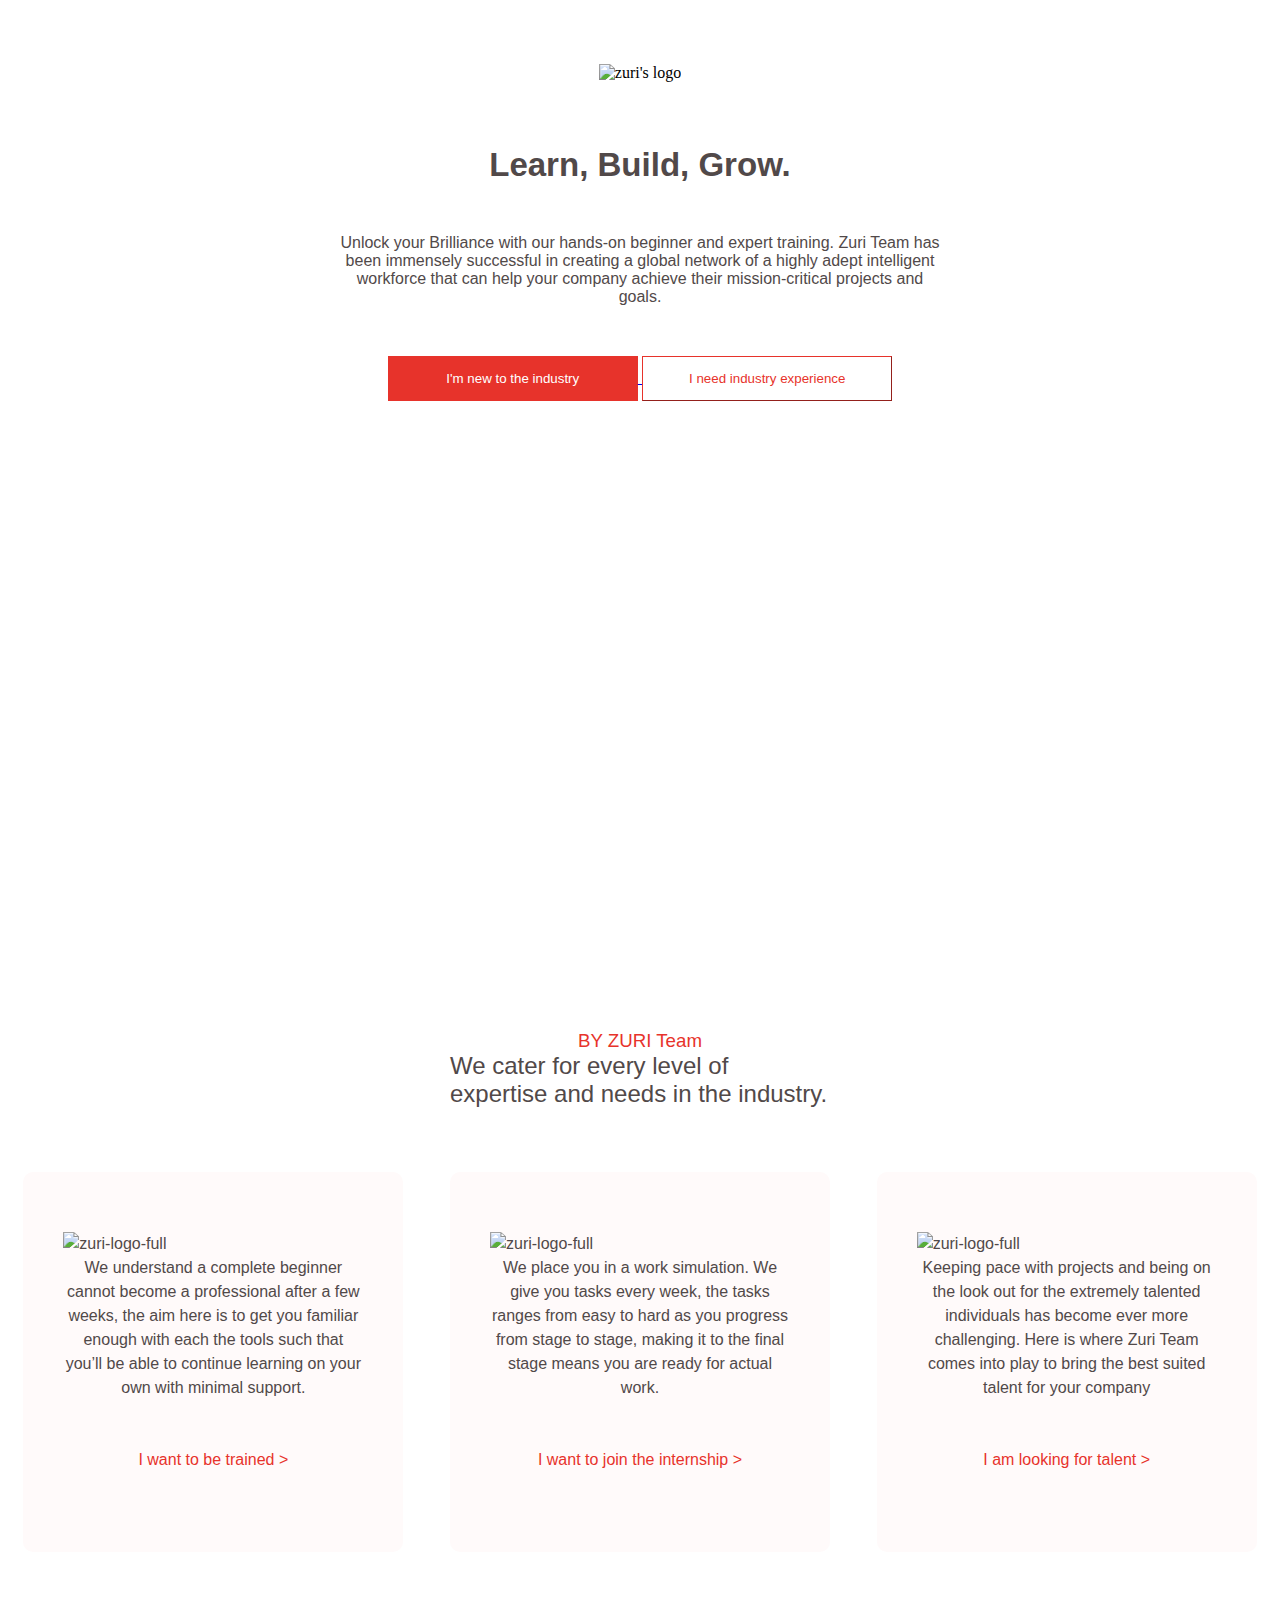
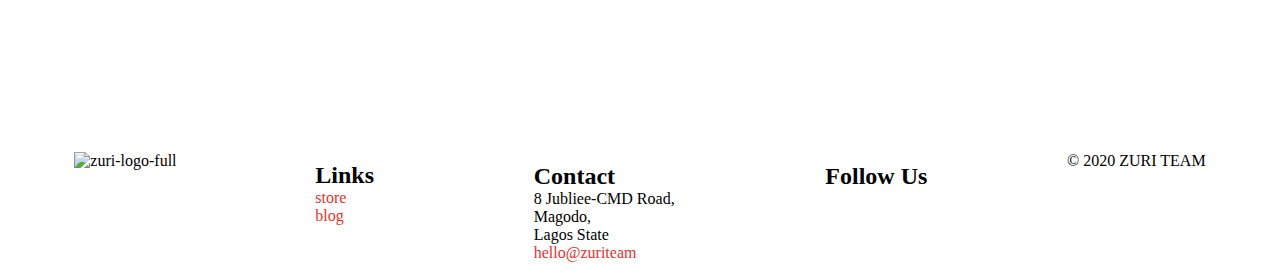
==== index.html @ 2c30f08e "first commit" ====
<!DOCTYPE html>
<html lang="en">
  <head>
    <meta charset="UTF-8" />
    <meta http-equiv="X-UA-Compatible" content="IE=edge" />
    <meta name="viewport" content="width=device-width, initial-scale=1.0" />
    <title>zuri team</title>
    <link rel="stylesheet" href="gen.css" />
  </head>
  <body>
    <section class="sec1">
      <div id="home">
        <img src="https://zuri.team/img/zuri-logo-full.svg" alt="zuri's logo" />
      </div>
      <div id="motto">
        <h2>Learn, Build, Grow.</h2>
      </div>
      <p id="about">
        Unlock your Brilliance with our hands-on beginner and expert training.
        Zuri Team has been immensely successful in creating a global network of
        a highly adept intelligent workforce that can help your company achieve
        their mission-critical projects and goals.
      </p>
      <div class="fancy">
        <a href="/ingressive.html">
          <input type="button" class="btn1" value="I'm new to the industry" />
        </a>
      
        <a href="/zuritalent.html">
          <input type="button" class="btn2" value="I need industry experience">
        </a>
    
      </div>
      </section>
    
    <section>
      <div id="heading2">
        <h3 class="zut">BY ZURI Team</h2>
        <h2 class="zuri">We cater for every level of expertise and needs in the industry.</h3>
      </div>
      <div class="row">
      <div class="col">
        <img src="https://zuri.team/img/zuri-training-img.svg"
        alt="zuri-logo-full">
      <p>We understand a complete beginner cannot become a professional after a few weeks, the aim here is to get you familiar enough with each the tools such that you’ll be able to continue learning on your own with minimal support.</p>
      <p><br> <br>
        <a href="#" class="link">I want to be trained ></a>
      </p>
    </div>
      <div class="col">
        <img src="https://zuri.team/img/zuri-training-img.svg"
        alt="zuri-logo-full">
        <p>We place you in a work simulation. We give you tasks every week, the tasks ranges from easy to hard as you progress from stage to stage, making it to the final stage means you are ready for actual work.</p>
        <p><br><br>
          <a href="#" class="link">I want to join the internship ></a>
        </p>
      </div>
      <div class="col">
        <img src="https://zuri.team/img/zuri-training-img.svg"
        alt="zuri-logo-full">
        <p>Keeping pace with projects and being on the look out for the extremely talented individuals has become ever more challenging. Here is where Zuri Team comes into play to bring the best suited talent for your company</p>
        <p><br><br>
          <a href="#" class="link">I am looking for talent ></a>
        </p>
      </div>
    </div>
    </section>
    <footer>
        <img id="images" src="https://zuri.team/img/zuri-training-img.svg"
        alt="zuri-logo-full">
      
        <div class="footer1">
          <h2>Links</h2>
          <a href="">store</a>
          <a href="">blog</a>
        </div>
        <div class="footer2">
          <h2>Contact</h2>
          <p>8 Jubliee-CMD Road,<br>Magodo,<br>
            Lagos State</p>
          <a href="#">hello@zuriteam</a>
        </div>
        <div class="footer3">
          <h2>Follow Us</h2>
         </div> 
        <div class="text">
          <p>© 2020 ZURI TEAM</p>
        </div>
    </footer>
    
  </body>
</html>
---- gen.css ----
/* body {
  background-image: url(https://zuri.team/img/hero-bg.svg);
} */
*{
    margin: 0;
    padding: 0;
}

.sec1{
    height: 110vh ;
    background-image: url(https://zuri.team/img/hero-bg.svg);
}

#home {
  display: flex;
  justify-content: center;
  padding-top: 5%;
}
#motto {
  display: flex;
  justify-content: center;
  margin-top: 5%;
  font-family: -apple-system, BlinkMacSystemFont, "Segoe UI", Roboto,
    "Helvetica Neue", Arial, "Noto Sans", sans-serif, "Apple Color Emoji",
    "Segoe UI Emoji", "Segoe UI Symbol", "Noto Color Emoji";
  font-size: 3ex;
  color: #514949;
}
#about {
  font-family: -apple-system, BlinkMacSystemFont, "Segoe UI", Roboto,
    "Helvetica Neue", Arial, "Noto Sans", sans-serif, "Apple Color Emoji",
    "Segoe UI Emoji", "Segoe UI Symbol", "Noto Color Emoji";
  color: #514949;
  margin-bottom: 20px;
  padding: 50px;
  width: 600px;
  text-align: center;
  margin: 0 auto;
  font-weight: 500;
}
.fancy {
  text-align: center;
  font-family: Averta, sans-serif;
}

.btn1 {
  width: 250px;
  height: 45px;
  background-color: #e7332b;
  border-color: #e7332b;
  color: #fff;
  border: none;
}

.btn2 {
  width: 250px;
  height: 45px;
  background-color: #fff;
  border-color: #e7332b;
  border-width: 1px;
  color: #e7332b;
}
#heading2 {
 margin-top: 40px;
}
.zut {
  color: #e7332b;
  display: flex;
  justify-content: center;
  font-family: Averta, sans-serif;
  font-weight: 200;
}
.zuri {
  color: #514949;
  display: flex;
  justify-content: center;
  width: 380px;
  margin: 0 auto;
  font-family: Averta, sans-serif;
  font-weight: 200;
}
.row{
    margin-top: 5%;
    display: flex;
    justify-content: space-around;
    
  }
  .col{
    background: #fffafa;
    border-radius: 10px;
    padding: 60px 40px 80px 40px;
    box-sizing: border-box;
    font-stretch: expanded;
    color: #514949;
    font-family: -apple-system,BlinkMacSystemFont,"Segoe UI",Roboto,"Helvetica Neue",Arial,"Noto Sans",sans-serif,"Apple Color Emoji","Segoe UI Emoji","Segoe UI Symbol","Noto Color Emoji";;
    line-height: 1.5;
  } 

  .col p{
    text-align: center;
    width: 300px;
    
  }
  .link{
    color: #e7332b;
    text-decoration-line: none;
  }

  footer{
    display: flex;
    justify-content: space-around;
    align-content: center;
    margin: 200px 10px 0 10px;
  }
  
  .footer1{
margin: 10px;
margin-right: 20px;
  }
  .footer2{
margin: 11px;
  }
  .footer3{
margin: 11px;
  }
  .footer1 a{
    text-decoration: none;
    display:block;
    color: #e7332b;
  }
  .footer2 a{
    text-decoration: none;
    color:#e7332b;
  }


         /* zuri.styling */
    #style{
        background-color: rgb(245, 240, 240);
    }
.whiteb{
    background-color: rgb(245, 240, 240);
}
header{
    display: flex;
}
.vision p{
    font-family: Averta, sans-serif;
    max-width: 450px;
    margin-right: 350px;
    
}

  .menu-list{
    display: flex;
    list-style: none;
    margin-left: 350px;
    font-size: 20px;
    padding: 20px;
  }
  .menu {
    margin-left: 50px;
    text-decoration: none;
    color: #514949;
  }
  #log{
    margin-left: 100px;
  }
  .img1{
    display:flex;
    justify-content: right;
    margin-top: 50px;
  }
  .yline{
    color:#e7332b;
  }
  .v{
    margin-top: 100px;
    font-family: Averta, sans-serif;
    margin-left: 100px;
    font-size: 40px;
  }
  .guy{
    margin-right: 100px;
    max-height: 375px;
  }
  .pi{
    font-family: Averta, sans-serif;
    margin-top: 30px;
    color: #585858;
    opacity: 0.9;
    font-size: 19px;
    margin-left: 100px;
  }
.link3{
text-decoration: none;
}
.button{
    margin-left: 100px;
    font-family: Averta, sans-serif;
    margin-bottom: 150px;
    margin-top: 32px;
    
}
.link2{
    width: 180px;
  height: 40px;
  background-color: #e7332b;
  border-color: #e7332b;
  color: #fff;
  border: none;
  font-size: 17px;
  margin-right: 5px;
 border-bottom-right-radius: 10px; 
}
.link24{
    width: 200px;
    height: 40px;
    background-color: #585858;
    padding: 11px 50px;
    color: #ffffff;
    border: none;
    font-size: 17px; 
    margin-left: 5px;
    border-bottom-right-radius: 10px;
}

.p-image {
    display:flex;   
    background-image: url(https://talent.zuri.team/static/media/bgsection2.063bd869082548bafa74.png);
}

.thousand{
    color: #e7332b;
    text-decoration: none;
    font-family: Averta, sans-serif;
}

.red{
    color: rgb(231, 51, 43);
    text-decoration: none;
    font-family: Averta, sans-serif;
}
.bk{
    margin-top: 100px;
    margin-left: 90px;
    max-width: 450px;
    line-height: 1.4;
    font-weight: 00;
    font-family: Averta, sans-serif;
}
.bitmoji{
    margin-left: 350px;
    margin-top: 80px;
}
.bg{
    font-family: Graphik!;
    font-size: 20px;
    font-weight: 600;
    font-style: normal!important;
}
.bq{
color: #585858;
font-size: 20px;
}
.we{
    font-family: Averta, sans-serif;
    font-size: 40px;
}
.r{
    font-family: Averta, sans-serif;
    font-size: 40px;
    max-width: 400px;
    margin-top: 80px;
    margin-left: 90px;
}  
#icons{
    max-width: 1080px;
    
    
}
.icon09{
    display: flex;
    justify-content: center;
    list-style: none;
    
    
}
.icon1{
    padding: 20px;
    font-family: Averta, sans-serif;
    color: #585858;
    font-size: 17px;
    /* background-color:; */
    
    /* border-style: ridge;
    border-color: rgb(249, 244, 244);
    border-width: 1px; */    
}
#git{
    max-width: 1080px;
}
.wotw{
    font-family: Averta, sans-serif;
    font-size: 40px;
    margin-top: 30px;
    max-width: 1000px; 
    margin-left: 90px;
}
.git09{
    display: flex;
    justify-content: center;
    list-style: none;
}
.git1{
    padding: 20px;
    font-family: Averta, sans-serif;
    color: #585858;
    font-size: 17px; 
}
.row{
    margin-top: 5%;
    display: flex;
    
  }
  .about-col{
    flex-basis: 31%;
    background-color: #fff;
    border-radius: 10px;
    margin-bottom: 5%;
    padding: 20px 25px;
    box-sizing: border-box;
    letter-spacing: 0.00938em;
    color: #787878;
    padding: 15px;
    font-family: Averta, sans-serif;
    font-size: 17px;
    
  } 
.grid2{
    background-color: #fff8E5;
}
.flex1{
    display: flex;
    justify-content: space-around;
    max-width: 1400px;
    height: 350px;
    margin-left: 50px;
    margin-right: 50px;

}
.flex2{
    display: flex;
    justify-content: space-around;
    max-width: 1000px;
    height: 350px;
    margin-left: 50px;
      
}
.img9{
    margin-left: 100px;
    margin-top: 40px;
}
.grid2 p{
    letter-spacing: 0.00938em;
    margin-left: 15px; 
    margin-top: 15px; 
    
}
.ten{
    margin-left: 200px;
}
.one{
    margin-right: 100px;
}
.hands{
    font-family: Averta, sans-serif;
    font-size: 40px;
    margin-top: 50px;
    margin-left: 90px;
    text-align: center;
}
.mutton{
    margin-left: 400px;
    font-family: Averta, sans-serif;
    margin-bottom: 150px;
    margin-top: 32px;
}
.bobo{
    margin-bottom: 100px;
}
#google{
background-color: black;
}
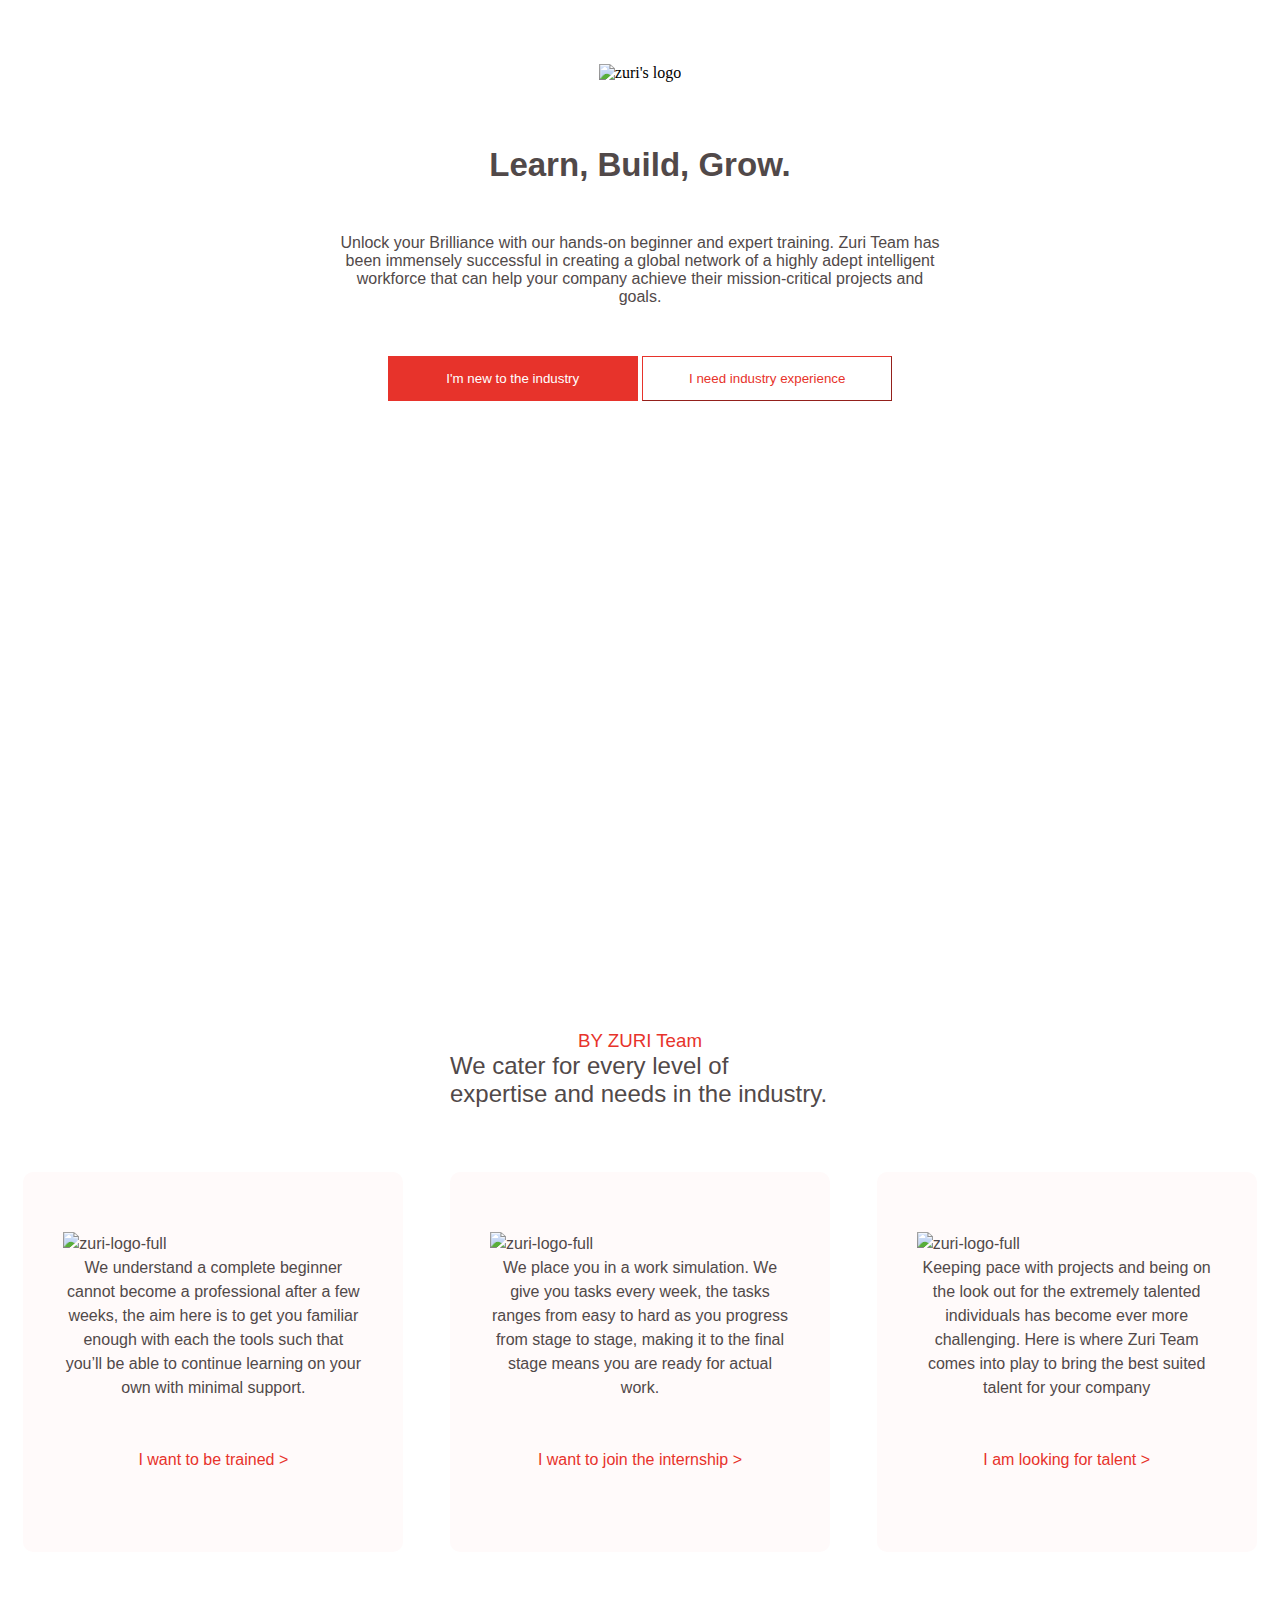
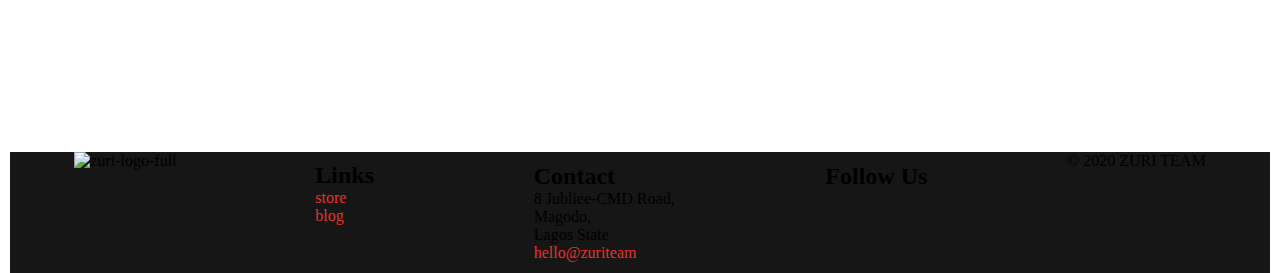
==== commit 310ac9dc: "made changes" ====
--- a/index.html
+++ b/index.html
@@ -1,92 +1,94 @@
-<!DOCTYPE html>
-<html lang="en">
-  <head>
-    <meta charset="UTF-8" />
-    <meta http-equiv="X-UA-Compatible" content="IE=edge" />
-    <meta name="viewport" content="width=device-width, initial-scale=1.0" />
-    <title>zuri team</title>
-    <link rel="stylesheet" href="gen.css" />
-  </head>
-  <body>
-    <section class="sec1">
-      <div id="home">
-        <img src="https://zuri.team/img/zuri-logo-full.svg" alt="zuri's logo" />
-      </div>
-      <div id="motto">
-        <h2>Learn, Build, Grow.</h2>
-      </div>
-      <p id="about">
-        Unlock your Brilliance with our hands-on beginner and expert training.
-        Zuri Team has been immensely successful in creating a global network of
-        a highly adept intelligent workforce that can help your company achieve
-        their mission-critical projects and goals.
-      </p>
-      <div class="fancy">
-        <a href="/ingressive.html">
-          <input type="button" class="btn1" value="I'm new to the industry" />
-        </a>
-      
-        <a href="/zuritalent.html">
-          <input type="button" class="btn2" value="I need industry experience">
-        </a>
-    
-      </div>
-      </section>
-    
-    <section>
-      <div id="heading2">
-        <h3 class="zut">BY ZURI Team</h2>
-        <h2 class="zuri">We cater for every level of expertise and needs in the industry.</h3>
-      </div>
-      <div class="row">
-      <div class="col">
-        <img src="https://zuri.team/img/zuri-training-img.svg"
-        alt="zuri-logo-full">
-      <p>We understand a complete beginner cannot become a professional after a few weeks, the aim here is to get you familiar enough with each the tools such that you’ll be able to continue learning on your own with minimal support.</p>
-      <p><br> <br>
-        <a href="#" class="link">I want to be trained ></a>
-      </p>
-    </div>
-      <div class="col">
-        <img src="https://zuri.team/img/zuri-training-img.svg"
-        alt="zuri-logo-full">
-        <p>We place you in a work simulation. We give you tasks every week, the tasks ranges from easy to hard as you progress from stage to stage, making it to the final stage means you are ready for actual work.</p>
-        <p><br><br>
-          <a href="#" class="link">I want to join the internship ></a>
-        </p>
-      </div>
-      <div class="col">
-        <img src="https://zuri.team/img/zuri-training-img.svg"
-        alt="zuri-logo-full">
-        <p>Keeping pace with projects and being on the look out for the extremely talented individuals has become ever more challenging. Here is where Zuri Team comes into play to bring the best suited talent for your company</p>
-        <p><br><br>
-          <a href="#" class="link">I am looking for talent ></a>
-        </p>
-      </div>
-    </div>
-    </section>
-    <footer>
-        <img id="images" src="https://zuri.team/img/zuri-training-img.svg"
-        alt="zuri-logo-full">
-      
-        <div class="footer1">
-          <h2>Links</h2>
-          <a href="">store</a>
-          <a href="">blog</a>
-        </div>
-        <div class="footer2">
-          <h2>Contact</h2>
-          <p>8 Jubliee-CMD Road,<br>Magodo,<br>
-            Lagos State</p>
-          <a href="#">hello@zuriteam</a>
-        </div>
-        <div class="footer3">
-          <h2>Follow Us</h2>
-         </div> 
-        <div class="text">
-          <p>© 2020 ZURI TEAM</p>
-        </div>
-    </footer>
-    
-  </body>
+<!DOCTYPE html>
+<html lang="en">
+  <head>
+    <meta charset="UTF-8" />
+    <meta http-equiv="X-UA-Compatible" content="IE=edge" />
+    <meta name="viewport" content="width=device-width, initial-scale=1.0" />
+    <title>zuri team</title>
+    <link rel="stylesheet" href="gen.css" />
+    <link rel="import" href="/ingressive.html">
+    <link rel="import" href="/zuritalent.html">
+  </head>
+  <body>
+    <section class="sec1">
+      <div id="home">
+        <img src="https://zuri.team/img/zuri-logo-full.svg" alt="zuri's logo" />
+      </div>
+      <div id="motto">
+        <h2>Learn, Build, Grow.</h2>
+      </div>
+      <p id="about">
+        Unlock your Brilliance with our hands-on beginner and expert training.
+        Zuri Team has been immensely successful in creating a global network of
+        a highly adept intelligent workforce that can help your company achieve
+        their mission-critical projects and goals.
+      </p>
+      <div class="fancy">
+        <a class="hero-link" href="/ingressive">
+          <button class="section-btn btn1" value="">I'm new to the industry</button>
+        </a>
+      
+        <a class="hero-link" href="/zuri-talent">
+          <button class="section-btn btn2" value="">I need industry experience</button>
+        </a>
+    
+      </div>
+      </section>
+    
+    <section>
+      <div id="heading2">
+        <h3 class="zut">BY ZURI Team</h2>
+        <h2 class="zuri">We cater for every level of expertise and needs in the industry.</h3>
+      </div>
+      <div class="row">
+      <div class="col">
+        <img src="https://zuri.team/img/zuri-training-img.svg"
+        alt="zuri-logo-full">
+      <p>We understand a complete beginner cannot become a professional after a few weeks, the aim here is to get you familiar enough with each the tools such that you’ll be able to continue learning on your own with minimal support.</p>
+      <p><br> <br>
+        <a href="#" class="link">I want to be trained ></a>
+      </p>
+    </div>
+      <div class="col">
+        <img src="https://zuri.team/img/zuri-training-img.svg"
+        alt="zuri-logo-full">
+        <p>We place you in a work simulation. We give you tasks every week, the tasks ranges from easy to hard as you progress from stage to stage, making it to the final stage means you are ready for actual work.</p>
+        <p><br><br>
+          <a href="#" class="link">I want to join the internship ></a>
+        </p>
+      </div>
+      <div class="col">
+        <img src="https://zuri.team/img/zuri-training-img.svg"
+        alt="zuri-logo-full">
+        <p>Keeping pace with projects and being on the look out for the extremely talented individuals has become ever more challenging. Here is where Zuri Team comes into play to bring the best suited talent for your company</p>
+        <p><br><br>
+          <a href="#" class="link">I am looking for talent ></a>
+        </p>
+      </div>
+    </div>
+    </section>
+    <footer>
+        <img id="images" src="https://zuri.team/img/zuri-training-img.svg"
+        alt="zuri-logo-full">
+      
+        <div class="footer1">
+          <h2>Links</h2>
+          <a href="">store</a>
+          <a href="">blog</a>
+        </div>
+        <div class="footer2">
+          <h2>Contact</h2>
+          <p>8 Jubliee-CMD Road,<br>Magodo,<br>
+            Lagos State</p>
+          <a href="#">hello@zuriteam</a>
+        </div>
+        <div class="footer3">
+          <h2>Follow Us</h2>
+         </div> 
+        <div class="text">
+          <p>© 2020 ZURI TEAM</p>
+        </div>
+    </footer>
+    
+  </body>
 </html>--- a/gen.css
+++ b/gen.css
@@ -1,394 +1,403 @@
-/* body {
-  background-image: url(https://zuri.team/img/hero-bg.svg);
-} */
-*{
-    margin: 0;
-    padding: 0;
-}
-
-.sec1{
-    height: 110vh ;
-    background-image: url(https://zuri.team/img/hero-bg.svg);
-}
-
-#home {
-  display: flex;
-  justify-content: center;
-  padding-top: 5%;
-}
-#motto {
-  display: flex;
-  justify-content: center;
-  margin-top: 5%;
-  font-family: -apple-system, BlinkMacSystemFont, "Segoe UI", Roboto,
-    "Helvetica Neue", Arial, "Noto Sans", sans-serif, "Apple Color Emoji",
-    "Segoe UI Emoji", "Segoe UI Symbol", "Noto Color Emoji";
-  font-size: 3ex;
-  color: #514949;
-}
-#about {
-  font-family: -apple-system, BlinkMacSystemFont, "Segoe UI", Roboto,
-    "Helvetica Neue", Arial, "Noto Sans", sans-serif, "Apple Color Emoji",
-    "Segoe UI Emoji", "Segoe UI Symbol", "Noto Color Emoji";
-  color: #514949;
-  margin-bottom: 20px;
-  padding: 50px;
-  width: 600px;
-  text-align: center;
-  margin: 0 auto;
-  font-weight: 500;
-}
-.fancy {
-  text-align: center;
-  font-family: Averta, sans-serif;
-}
-
-.btn1 {
-  width: 250px;
-  height: 45px;
-  background-color: #e7332b;
-  border-color: #e7332b;
-  color: #fff;
-  border: none;
-}
-
-.btn2 {
-  width: 250px;
-  height: 45px;
-  background-color: #fff;
-  border-color: #e7332b;
-  border-width: 1px;
-  color: #e7332b;
-}
-#heading2 {
- margin-top: 40px;
-}
-.zut {
-  color: #e7332b;
-  display: flex;
-  justify-content: center;
-  font-family: Averta, sans-serif;
-  font-weight: 200;
-}
-.zuri {
-  color: #514949;
-  display: flex;
-  justify-content: center;
-  width: 380px;
-  margin: 0 auto;
-  font-family: Averta, sans-serif;
-  font-weight: 200;
-}
-.row{
-    margin-top: 5%;
-    display: flex;
-    justify-content: space-around;
-    
-  }
-  .col{
-    background: #fffafa;
-    border-radius: 10px;
-    padding: 60px 40px 80px 40px;
-    box-sizing: border-box;
-    font-stretch: expanded;
-    color: #514949;
-    font-family: -apple-system,BlinkMacSystemFont,"Segoe UI",Roboto,"Helvetica Neue",Arial,"Noto Sans",sans-serif,"Apple Color Emoji","Segoe UI Emoji","Segoe UI Symbol","Noto Color Emoji";;
-    line-height: 1.5;
-  } 
-
-  .col p{
-    text-align: center;
-    width: 300px;
-    
-  }
-  .link{
-    color: #e7332b;
-    text-decoration-line: none;
-  }
-
-  footer{
-    display: flex;
-    justify-content: space-around;
-    align-content: center;
-    margin: 200px 10px 0 10px;
-  }
-  
-  .footer1{
-margin: 10px;
-margin-right: 20px;
-  }
-  .footer2{
-margin: 11px;
-  }
-  .footer3{
-margin: 11px;
-  }
-  .footer1 a{
-    text-decoration: none;
-    display:block;
-    color: #e7332b;
-  }
-  .footer2 a{
-    text-decoration: none;
-    color:#e7332b;
-  }
-
-
-         /* zuri.styling */
-    #style{
-        background-color: rgb(245, 240, 240);
-    }
-.whiteb{
-    background-color: rgb(245, 240, 240);
-}
-header{
-    display: flex;
-}
-.vision p{
-    font-family: Averta, sans-serif;
-    max-width: 450px;
-    margin-right: 350px;
-    
-}
-
-  .menu-list{
-    display: flex;
-    list-style: none;
-    margin-left: 350px;
-    font-size: 20px;
-    padding: 20px;
-  }
-  .menu {
-    margin-left: 50px;
-    text-decoration: none;
-    color: #514949;
-  }
-  #log{
-    margin-left: 100px;
-  }
-  .img1{
-    display:flex;
-    justify-content: right;
-    margin-top: 50px;
-  }
-  .yline{
-    color:#e7332b;
-  }
-  .v{
-    margin-top: 100px;
-    font-family: Averta, sans-serif;
-    margin-left: 100px;
-    font-size: 40px;
-  }
-  .guy{
-    margin-right: 100px;
-    max-height: 375px;
-  }
-  .pi{
-    font-family: Averta, sans-serif;
-    margin-top: 30px;
-    color: #585858;
-    opacity: 0.9;
-    font-size: 19px;
-    margin-left: 100px;
-  }
-.link3{
-text-decoration: none;
-}
-.button{
-    margin-left: 100px;
-    font-family: Averta, sans-serif;
-    margin-bottom: 150px;
-    margin-top: 32px;
-    
-}
-.link2{
-    width: 180px;
-  height: 40px;
-  background-color: #e7332b;
-  border-color: #e7332b;
-  color: #fff;
-  border: none;
-  font-size: 17px;
-  margin-right: 5px;
- border-bottom-right-radius: 10px; 
-}
-.link24{
-    width: 200px;
-    height: 40px;
-    background-color: #585858;
-    padding: 11px 50px;
-    color: #ffffff;
-    border: none;
-    font-size: 17px; 
-    margin-left: 5px;
-    border-bottom-right-radius: 10px;
-}
-
-.p-image {
-    display:flex;   
-    background-image: url(https://talent.zuri.team/static/media/bgsection2.063bd869082548bafa74.png);
-}
-
-.thousand{
-    color: #e7332b;
-    text-decoration: none;
-    font-family: Averta, sans-serif;
-}
-
-.red{
-    color: rgb(231, 51, 43);
-    text-decoration: none;
-    font-family: Averta, sans-serif;
-}
-.bk{
-    margin-top: 100px;
-    margin-left: 90px;
-    max-width: 450px;
-    line-height: 1.4;
-    font-weight: 00;
-    font-family: Averta, sans-serif;
-}
-.bitmoji{
-    margin-left: 350px;
-    margin-top: 80px;
-}
-.bg{
-    font-family: Graphik!;
-    font-size: 20px;
-    font-weight: 600;
-    font-style: normal!important;
-}
-.bq{
-color: #585858;
-font-size: 20px;
-}
-.we{
-    font-family: Averta, sans-serif;
-    font-size: 40px;
-}
-.r{
-    font-family: Averta, sans-serif;
-    font-size: 40px;
-    max-width: 400px;
-    margin-top: 80px;
-    margin-left: 90px;
-}  
-#icons{
-    max-width: 1080px;
-    
-    
-}
-.icon09{
-    display: flex;
-    justify-content: center;
-    list-style: none;
-    
-    
-}
-.icon1{
-    padding: 20px;
-    font-family: Averta, sans-serif;
-    color: #585858;
-    font-size: 17px;
-    /* background-color:; */
-    
-    /* border-style: ridge;
-    border-color: rgb(249, 244, 244);
-    border-width: 1px; */    
-}
-#git{
-    max-width: 1080px;
-}
-.wotw{
-    font-family: Averta, sans-serif;
-    font-size: 40px;
-    margin-top: 30px;
-    max-width: 1000px; 
-    margin-left: 90px;
-}
-.git09{
-    display: flex;
-    justify-content: center;
-    list-style: none;
-}
-.git1{
-    padding: 20px;
-    font-family: Averta, sans-serif;
-    color: #585858;
-    font-size: 17px; 
-}
-.row{
-    margin-top: 5%;
-    display: flex;
-    
-  }
-  .about-col{
-    flex-basis: 31%;
-    background-color: #fff;
-    border-radius: 10px;
-    margin-bottom: 5%;
-    padding: 20px 25px;
-    box-sizing: border-box;
-    letter-spacing: 0.00938em;
-    color: #787878;
-    padding: 15px;
-    font-family: Averta, sans-serif;
-    font-size: 17px;
-    
-  } 
-.grid2{
-    background-color: #fff8E5;
-}
-.flex1{
-    display: flex;
-    justify-content: space-around;
-    max-width: 1400px;
-    height: 350px;
-    margin-left: 50px;
-    margin-right: 50px;
-
-}
-.flex2{
-    display: flex;
-    justify-content: space-around;
-    max-width: 1000px;
-    height: 350px;
-    margin-left: 50px;
-      
-}
-.img9{
-    margin-left: 100px;
-    margin-top: 40px;
-}
-.grid2 p{
-    letter-spacing: 0.00938em;
-    margin-left: 15px; 
-    margin-top: 15px; 
-    
-}
-.ten{
-    margin-left: 200px;
-}
-.one{
-    margin-right: 100px;
-}
-.hands{
-    font-family: Averta, sans-serif;
-    font-size: 40px;
-    margin-top: 50px;
-    margin-left: 90px;
-    text-align: center;
-}
-.mutton{
-    margin-left: 400px;
-    font-family: Averta, sans-serif;
-    margin-bottom: 150px;
-    margin-top: 32px;
-}
-.bobo{
-    margin-bottom: 100px;
-}
-#google{
-background-color: black;
+/* body {
+  background-image: url(https://zuri.team/img/hero-bg.svg);
+} */
+*{
+    margin: 0;
+    padding: 0;
+}
+
+.sec1{
+    height: 110vh ;
+    background-image: url(https://zuri.team/img/hero-bg.svg);
+}
+.hero-link{
+  text-decoration: none;
+}
+#home {
+  display: flex;
+  justify-content: center;
+  padding-top: 5%;
+}
+#motto {
+  display: flex;
+  justify-content: center;
+  margin-top: 5%;
+  font-family: -apple-system, BlinkMacSystemFont, "Segoe UI", Roboto,
+    "Helvetica Neue", Arial, "Noto Sans", sans-serif, "Apple Color Emoji",
+    "Segoe UI Emoji", "Segoe UI Symbol", "Noto Color Emoji";
+  font-size: 3ex;
+  color: #514949;
+}
+#about {
+  font-family: -apple-system, BlinkMacSystemFont, "Segoe UI", Roboto,
+    "Helvetica Neue", Arial, "Noto Sans", sans-serif, "Apple Color Emoji",
+    "Segoe UI Emoji", "Segoe UI Symbol", "Noto Color Emoji";
+  color: #514949;
+  margin-bottom: 20px;
+  padding: 50px;
+  width: 600px;
+  text-align: center;
+  margin: 0 auto;
+  font-weight: 500;
+}
+.fancy {
+  text-align: center;
+  font-family: Averta, sans-serif;
+}
+
+.section-btn {
+  width: 250px;
+  height: 45px;
+  border-color: #e7332b;
+}
+
+.btn1 {
+  background-color: #e7332b;
+  color: #fff;
+  border: none;
+}
+
+.btn2 {
+  background-color: #fff;
+  border-width: 1px;
+  color: #e7332b;
+}
+#heading2 {
+ margin-top: 40px;
+}
+.zut {
+  color: #e7332b;
+  display: flex;
+  justify-content: center;
+  font-family: Averta, sans-serif;
+  font-weight: 200;
+}
+.zuri {
+  color: #514949;
+  display: flex;
+  justify-content: center;
+  width: 380px;
+  margin: 0 auto;
+  font-family: Averta, sans-serif;
+  font-weight: 200;
+}
+.row{
+    margin-top: 5%;
+    display: flex;
+    justify-content: space-around;
+    
+  }
+  .col{
+    background: #fffafa;
+    border-radius: 10px;
+    padding: 60px 40px 80px 40px;
+    box-sizing: border-box;
+    font-stretch: expanded;
+    color: #514949;
+    font-family: -apple-system,BlinkMacSystemFont,"Segoe UI",Roboto,"Helvetica Neue",Arial,"Noto Sans",sans-serif,"Apple Color Emoji","Segoe UI Emoji","Segoe UI Symbol","Noto Color Emoji";;
+    line-height: 1.5;
+  } 
+
+  .col p{
+    text-align: center;
+    width: 300px;
+    
+  }
+  .link{
+    color: #e7332b;
+    text-decoration-line: none;
+  }
+
+  footer{
+    display: flex;
+    justify-content: space-around;
+    align-content: center;
+    margin: 200px 10px 0 10px;
+  }
+  
+  .footer1{
+margin: 10px;
+margin-right: 20px;
+  }
+  .footer2{
+margin: 11px;
+  }
+  .footer3{
+margin: 11px;
+  }
+  .footer1 a{
+    text-decoration: none;
+    display:block;
+    color: #e7332b;
+  }
+  .footer2 a{
+    text-decoration: none;
+    color:#e7332b;
+  }
+
+
+         /* zuri.styling */
+    #style{
+        background-color: rgb(245, 240, 240);
+    }
+.whiteb{
+    background-color: rgb(245, 240, 240);
+}
+header{
+    display: flex;
+}
+.vision p{
+    font-family: Averta, sans-serif;
+    max-width: 450px;
+    margin-right: 350px;
+    
+}
+
+  .menu-list{
+    display: flex;
+    list-style: none;
+    margin-left: 350px;
+    font-size: 20px;
+    padding: 20px;
+  }
+  .menu {
+    margin-left: 50px;
+    text-decoration: none;
+    color: #514949;
+  }
+  #log{
+    margin-left: 100px;
+  }
+  .img1{
+    display:flex;
+    justify-content: right;
+    margin-top: 50px;
+  }
+  .yline{
+    color:#e7332b;
+  }
+  .v{
+    margin-top: 100px;
+    font-family: Averta, sans-serif;
+    margin-left: 100px;
+    font-size: 40px;
+  }
+  .guy{
+    margin-right: 100px;
+    max-height: 375px;
+  }
+  .pi{
+    font-family: Averta, sans-serif;
+    margin-top: 30px;
+    color: #585858;
+    opacity: 0.9;
+    font-size: 19px;
+    margin-left: 100px;
+  }
+.link3{
+text-decoration: none;
+}
+.button{
+    margin-left: 100px;
+    font-family: Averta, sans-serif;
+    margin-bottom: 150px;
+    margin-top: 32px;
+    
+}
+.link2{
+    width: 180px;
+  height: 40px;
+  background-color: #e7332b;
+  border-color: #e7332b;
+  color: #fff;
+  border: none;
+  font-size: 17px;
+  margin-right: 5px;
+ border-bottom-right-radius: 10px; 
+}
+.link24{
+    width: 200px;
+    height: 40px;
+    background-color: #585858;
+    padding: 11px 50px;
+    color: #ffffff;
+    border: none;
+    font-size: 17px; 
+    margin-left: 5px;
+    border-bottom-right-radius: 10px;
+}
+
+.p-image {
+    display:flex;   
+    background-image: url(https://talent.zuri.team/static/media/bgsection2.063bd869082548bafa74.png);
+}
+
+.thousand{
+    color: #e7332b;
+    text-decoration: none;
+    font-family: Averta, sans-serif;
+}
+
+.red{
+    color: rgb(231, 51, 43);
+    text-decoration: none;
+    font-family: Averta, sans-serif;
+}
+.bk{
+    margin-top: 100px;
+    margin-left: 90px;
+    max-width: 450px;
+    line-height: 1.4;
+    font-weight: 00;
+    font-family: Averta, sans-serif;
+}
+.bitmoji{
+    margin-left: 350px;
+    margin-top: 80px;
+}
+.bg{
+    font-family: Graphik!;
+    font-size: 20px;
+    font-weight: 600;
+    font-style: normal!important;
+}
+.bq{
+color: #585858;
+font-size: 20px;
+}
+.we{
+    font-family: Averta, sans-serif;
+    font-size: 40px;
+}
+.r{
+    font-family: Averta, sans-serif;
+    font-size: 40px;
+    max-width: 400px;
+    margin-top: 80px;
+    margin-left: 90px;
+}  
+#icons{
+    max-width: 1080px;
+    
+    
+}
+.icon09{
+    display: flex;
+    justify-content: center;
+    list-style: none;
+    
+    
+}
+.icon1{
+    padding: 20px;
+    font-family: Averta, sans-serif;
+    color: #585858;
+    font-size: 17px;
+    /* background-color:; */
+    
+    /* border-style: ridge;
+    border-color: rgb(249, 244, 244);
+    border-width: 1px; */    
+}
+#git{
+    max-width: 1080px;
+}
+.wotw{
+    font-family: Averta, sans-serif;
+    font-size: 40px;
+    margin-top: 30px;
+    max-width: 1000px; 
+    margin-left: 90px;
+}
+.git09{
+    display: flex;
+    justify-content: center;
+    list-style: none;
+}
+.git1{
+    padding: 20px;
+    font-family: Averta, sans-serif;
+    color: #585858;
+    font-size: 17px; 
+}
+.row{
+    margin-top: 5%;
+    display: flex;
+    
+  }
+  .about-col{
+    flex-basis: 31%;
+    background-color: #fff;
+    border-radius: 10px;
+    margin-bottom: 5%;
+    padding: 20px 25px;
+    box-sizing: border-box;
+    letter-spacing: 0.00938em;
+    color: #787878;
+    padding: 15px;
+    font-family: Averta, sans-serif;
+    font-size: 17px;
+    
+  } 
+.grid2{
+    background-color: #fff8E5;
+}
+.flex1{
+    display: flex;
+    justify-content: space-around;
+    max-width: 1400px;
+    height: 350px;
+    margin-left: 50px;
+    margin-right: 50px;
+
+}
+.flex2{
+    display: flex;
+    justify-content: space-around;
+    max-width: 1000px;
+    height: 350px;
+    margin-left: 50px;
+      
+}
+.img9{
+    margin-left: 100px;
+    margin-top: 40px;
+}
+.grid2 p{
+    letter-spacing: 0.00938em;
+    margin-left: 15px; 
+    margin-top: 15px; 
+    
+}
+.ten{
+    margin-left: 200px;
+}
+.one{
+    margin-right: 100px;
+}
+.hands{
+    font-family: Averta, sans-serif;
+    font-size: 40px;
+    margin-top: 50px;
+    margin-left: 90px;
+    text-align: center;
+}
+.mutton{
+    margin-left: 400px;
+    font-family: Averta, sans-serif;
+    margin-bottom: 150px;
+    margin-top: 32px;
+}
+.bobo{
+    margin-bottom: 100px;
+}
+footer{
+  background-color: #161617;
+ 
+}
+.orange{
+  margin-right: 850px;
+}
+.jet{
+ margin-top: 150px;
 }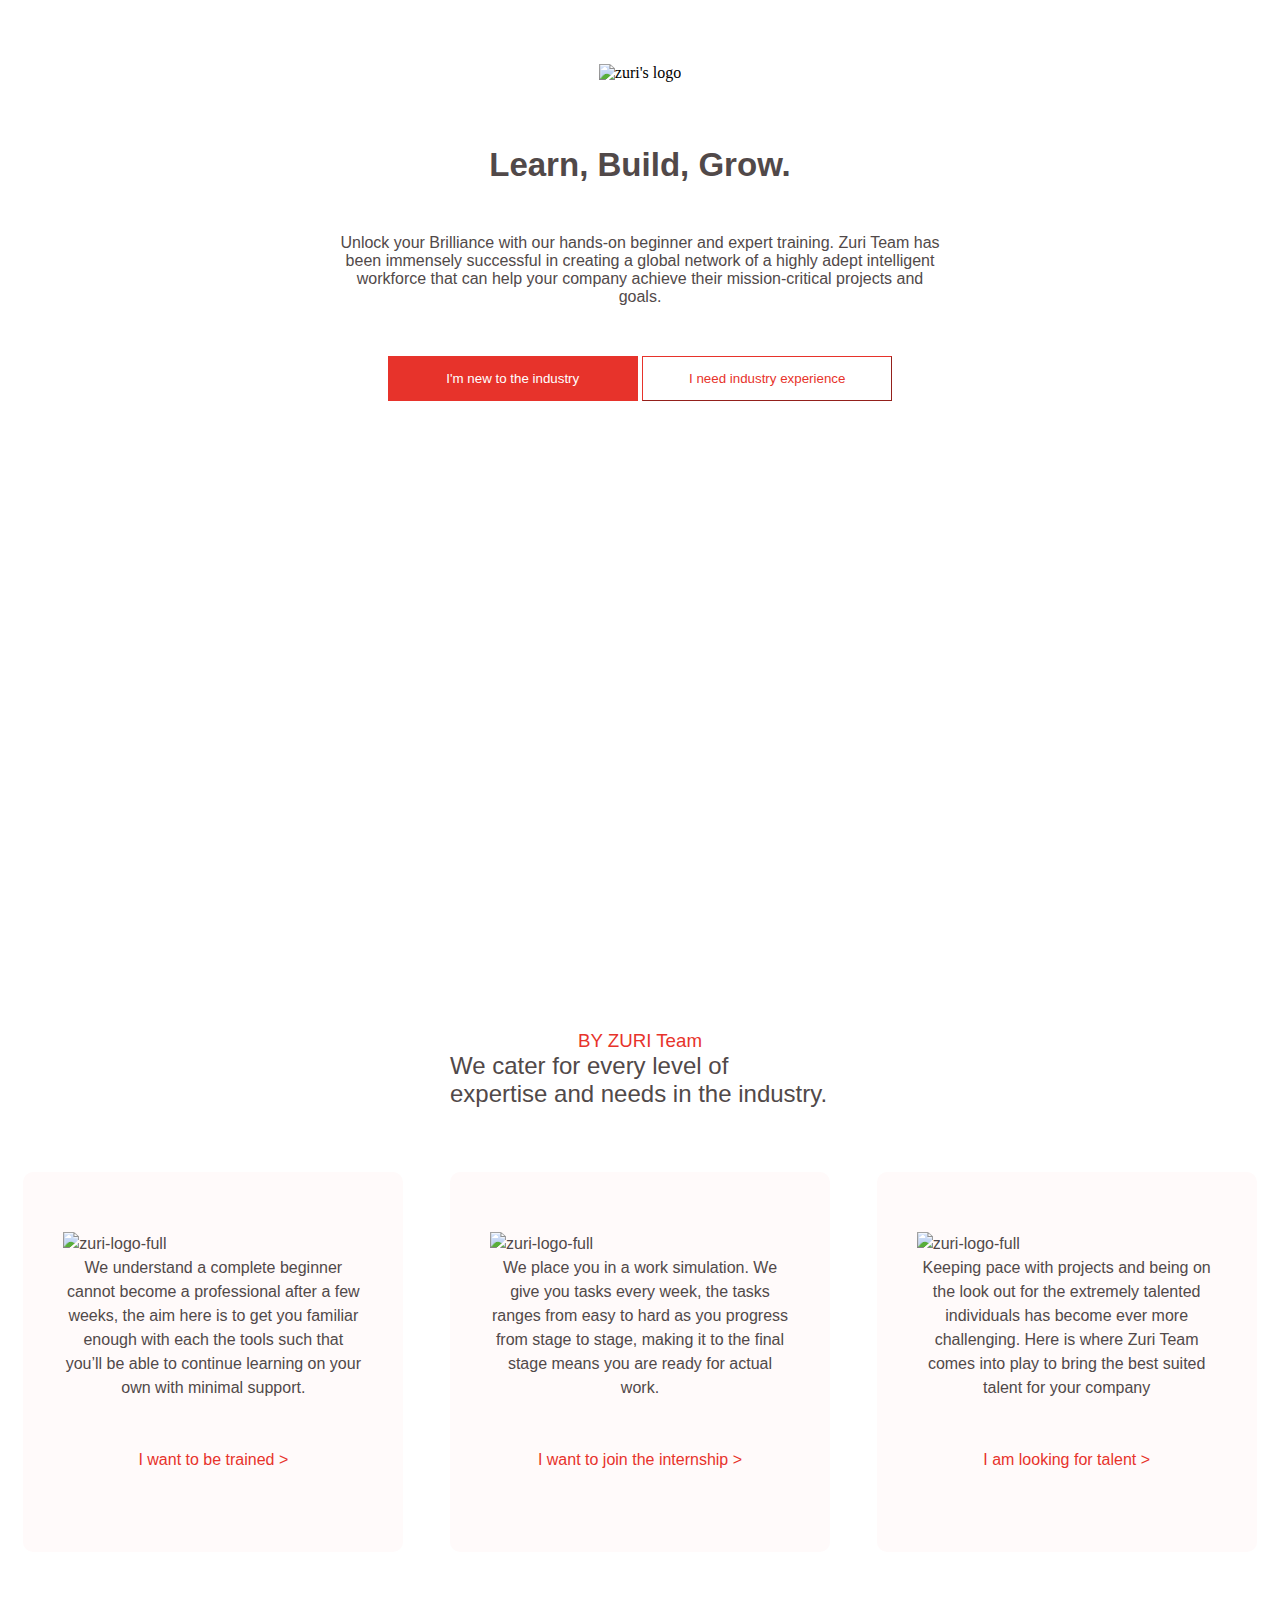
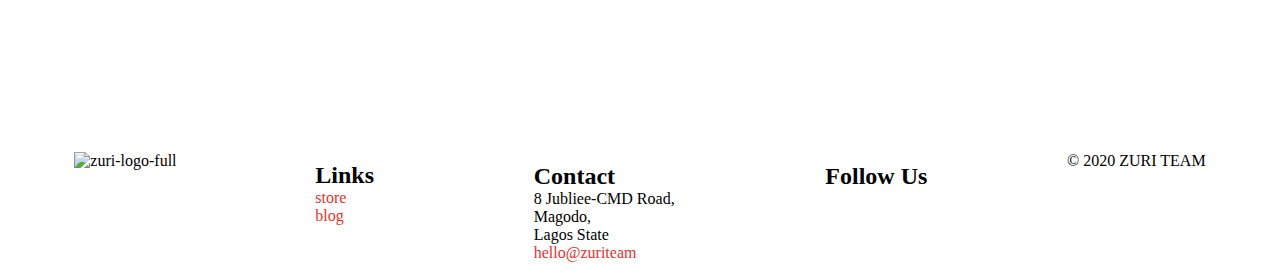
==== commit c31570f8: "added new designs to my code" ====
--- a/index.html
+++ b/index.html
@@ -24,11 +24,11 @@
         their mission-critical projects and goals.
       </p>
       <div class="fancy">
-        <a class="hero-link" href="/ingressive">
+        <a class="hero-link" href="./ingressive.html">
           <button class="section-btn btn1" value="">I'm new to the industry</button>
         </a>
       
-        <a class="hero-link" href="/zuri-talent">
+        <a class="hero-link" href="./zuri-talent.html">
           <button class="section-btn btn2" value="">I need industry experience</button>
         </a>
     
@@ -67,7 +67,7 @@
       </div>
     </div>
     </section>
-    <footer>
+    <footer id="foot">
         <img id="images" src="https://zuri.team/img/zuri-training-img.svg"
         alt="zuri-logo-full">
       
--- a/gen.css
+++ b/gen.css
@@ -108,7 +108,7 @@
     text-decoration-line: none;
   }
 
-  footer{
+  #foot{
     display: flex;
     justify-content: space-around;
     align-content: center;
@@ -137,7 +137,7 @@
 
 
          /* zuri.styling */
-    #style{
+ #style{
         background-color: rgb(245, 240, 240);
     }
 .whiteb{
@@ -152,7 +152,16 @@
     margin-right: 350px;
     
 }
-
+.nav-h{
+  background: #e7332b;
+  text-decoration: none;
+  margin-left: 35px;
+ font-family: Averta, sans-serif;
+ border-radius: 4px;
+ padding: 14px; 
+font-size: 15px;
+color: #ffffff;
+}
   .menu-list{
     display: flex;
     list-style: none;
@@ -175,6 +184,10 @@
   }
   .yline{
     color:#e7332b;
+  }
+  .fs-line{
+    width: 108px;
+    margin-left: 505px;
   }
   .v{
     margin-top: 100px;
@@ -278,29 +291,37 @@
 }  
 #icons{
     max-width: 1080px;
-    
-    
+    /* background-color: #fff; */
+}
+.brief{
+  background: #fff;
+  padding: 5px;
+  box-shadow: 80px;
+}
+#style{
+  background: #ffffff;
 }
 .icon09{
     display: flex;
     justify-content: center;
-    list-style: none;
-    
-    
+    list-style: none;      
 }
 .icon1{
     padding: 20px;
     font-family: Averta, sans-serif;
     color: #585858;
-    font-size: 17px;
-    /* background-color:; */
-    
-    /* border-style: ridge;
-    border-color: rgb(249, 244, 244);
-    border-width: 1px; */    
+    font-size: 17px;  
 }
 #git{
     max-width: 1080px;
+}
+.l1svg{
+width: 300px;
+}
+/* important>> */
+.svg1{
+  display: flex;
+  justify-content: right;
 }
 .wotw{
     font-family: Averta, sans-serif;
@@ -339,6 +360,7 @@
     font-size: 17px;
     
   } 
+
 .grid2{
     background-color: #fff8E5;
 }
@@ -385,19 +407,38 @@
 .mutton{
     margin-left: 400px;
     font-family: Averta, sans-serif;
-    margin-bottom: 150px;
+    /* margin-bottom: px; */
     margin-top: 32px;
 }
 .bobo{
     margin-bottom: 100px;
 }
-footer{
+.footerzuri-talent{
+  display: flex;
+  justify-content: space-around;
   background-color: #161617;
- 
-}
-.orange{
-  margin-right: 850px;
-}
-.jet{
- margin-top: 150px;
+  padding: 50px;
+}
+.footerimg{
+  margin-right: 900px;
+  /* margin-top: ; */
+}
+.blackbg{
+  padding: 16px;
+}
+.pfootr{
+  color: #ffffff;
+  padding: 16px;
+}
+#iconbox{
+  display: flex;
+}
+.fa-brands{
+  color: rgb(184, 184, 184);
+  font-size: 30px;
+  margin-top: 15px;
+  margin-left: 15px;
+}
+#box{
+  width: 900px;
 }